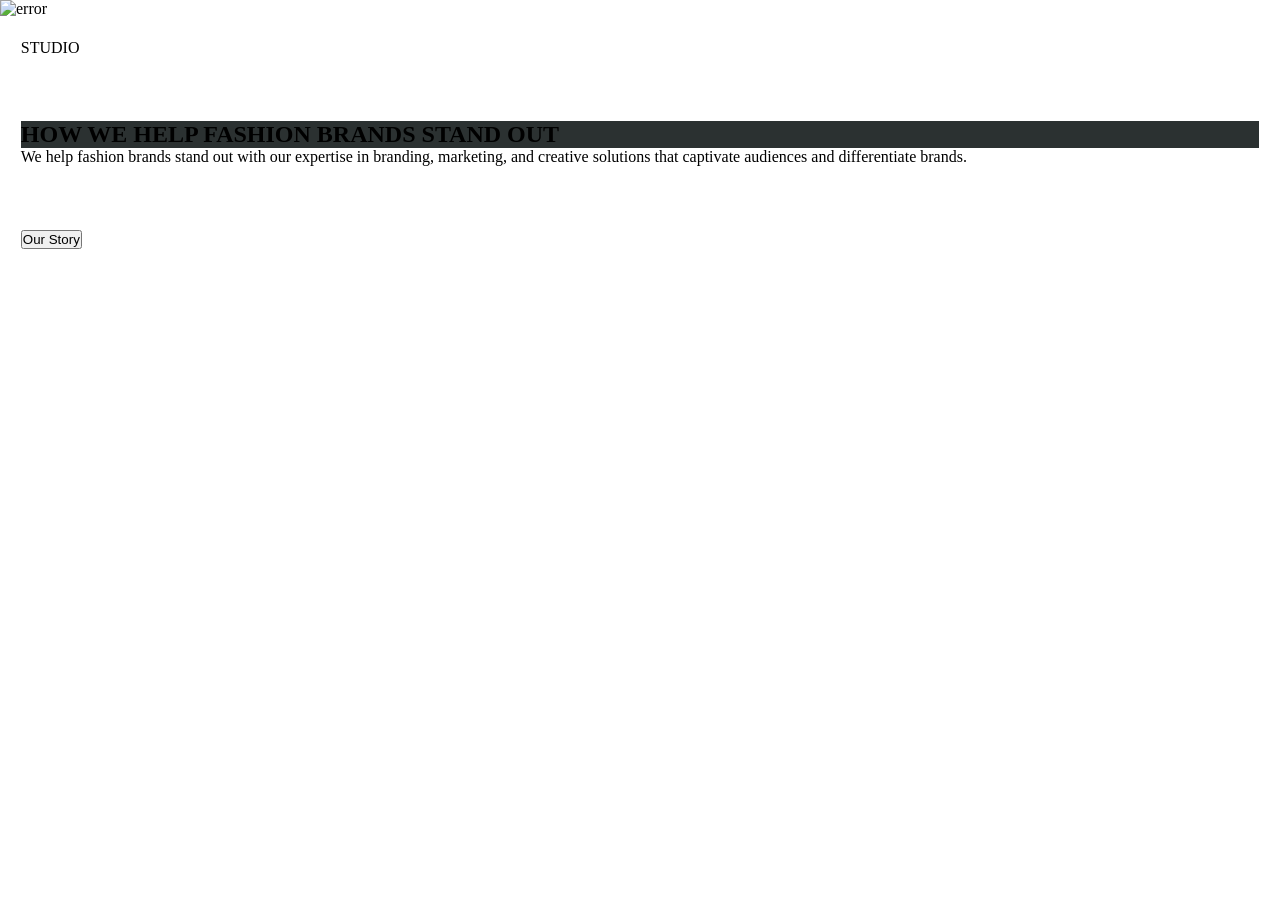
==== mian.html @ 5763cda6 "first commit" ====
<!DOCTYPE html>
<html lang="en">
<head>
  <meta charset="UTF-8">
  <meta name="viewport" content="width=device-width, initial-scale=1.0">
  <title>Document</title>
  <link rel="stylesheet" href="style1.css">
</head>
<body>
    <main>
      <section class="view1">
        <div class="top">
          <img src="https://cdn.prod.website-files.com/63cffb7c16ab3347fc9734c8/63d2cb2934d35c4b4c5b51da_studio-hero.webp" alt="error">
        </div>
      
        <div class="bottom">
          <p>STUDIO</p>
          <div class="text">
            <h1>How We Help Fashion Brands Stand Out</h1>
            <p>We help fashion brands stand out with our expertise in branding, marketing, and creative solutions that captivate audiences and differentiate brands.</p>
          </div>
          
        <div class="srcoll-down">
          <div class="btn">
            <button>Our Story</button>
          </div>
          <div class="icon">
           <i class="ri-arrow-down-fill"></i>
          </div>
        </div>


        </div>
      </section>

    </main>
</body>
</html>
---- style1.css ----
* {
  margin: 0px;
  padding: 0px;
  box-sizing: border-box;
}

html, body {
  height: 100%;
  width: 100%;
  font-family: Cambria, Cochin, Georgia, Times, "Times New Roman", serif;
}

main {
  width: 100%;
}
main section {
  width: 100%;
}
main section figure {
  width: 100%;
}
main section figure img {
  width: 100%;
  border-radius: 5px;
  padding: 1.3rem;
}
main section .bottom {
  display: flex;
  flex-direction: column;
  gap: 4rem;
  padding: 1.3rem;
}
main section .bottom .text {
  display: flex;
  flex-direction: column;
}
main section .bottom .text h1 {
  text-transform: uppercase;
  background-color: rgb(43, 49, 49);
}/*# sourceMappingURL=style1.css.map */
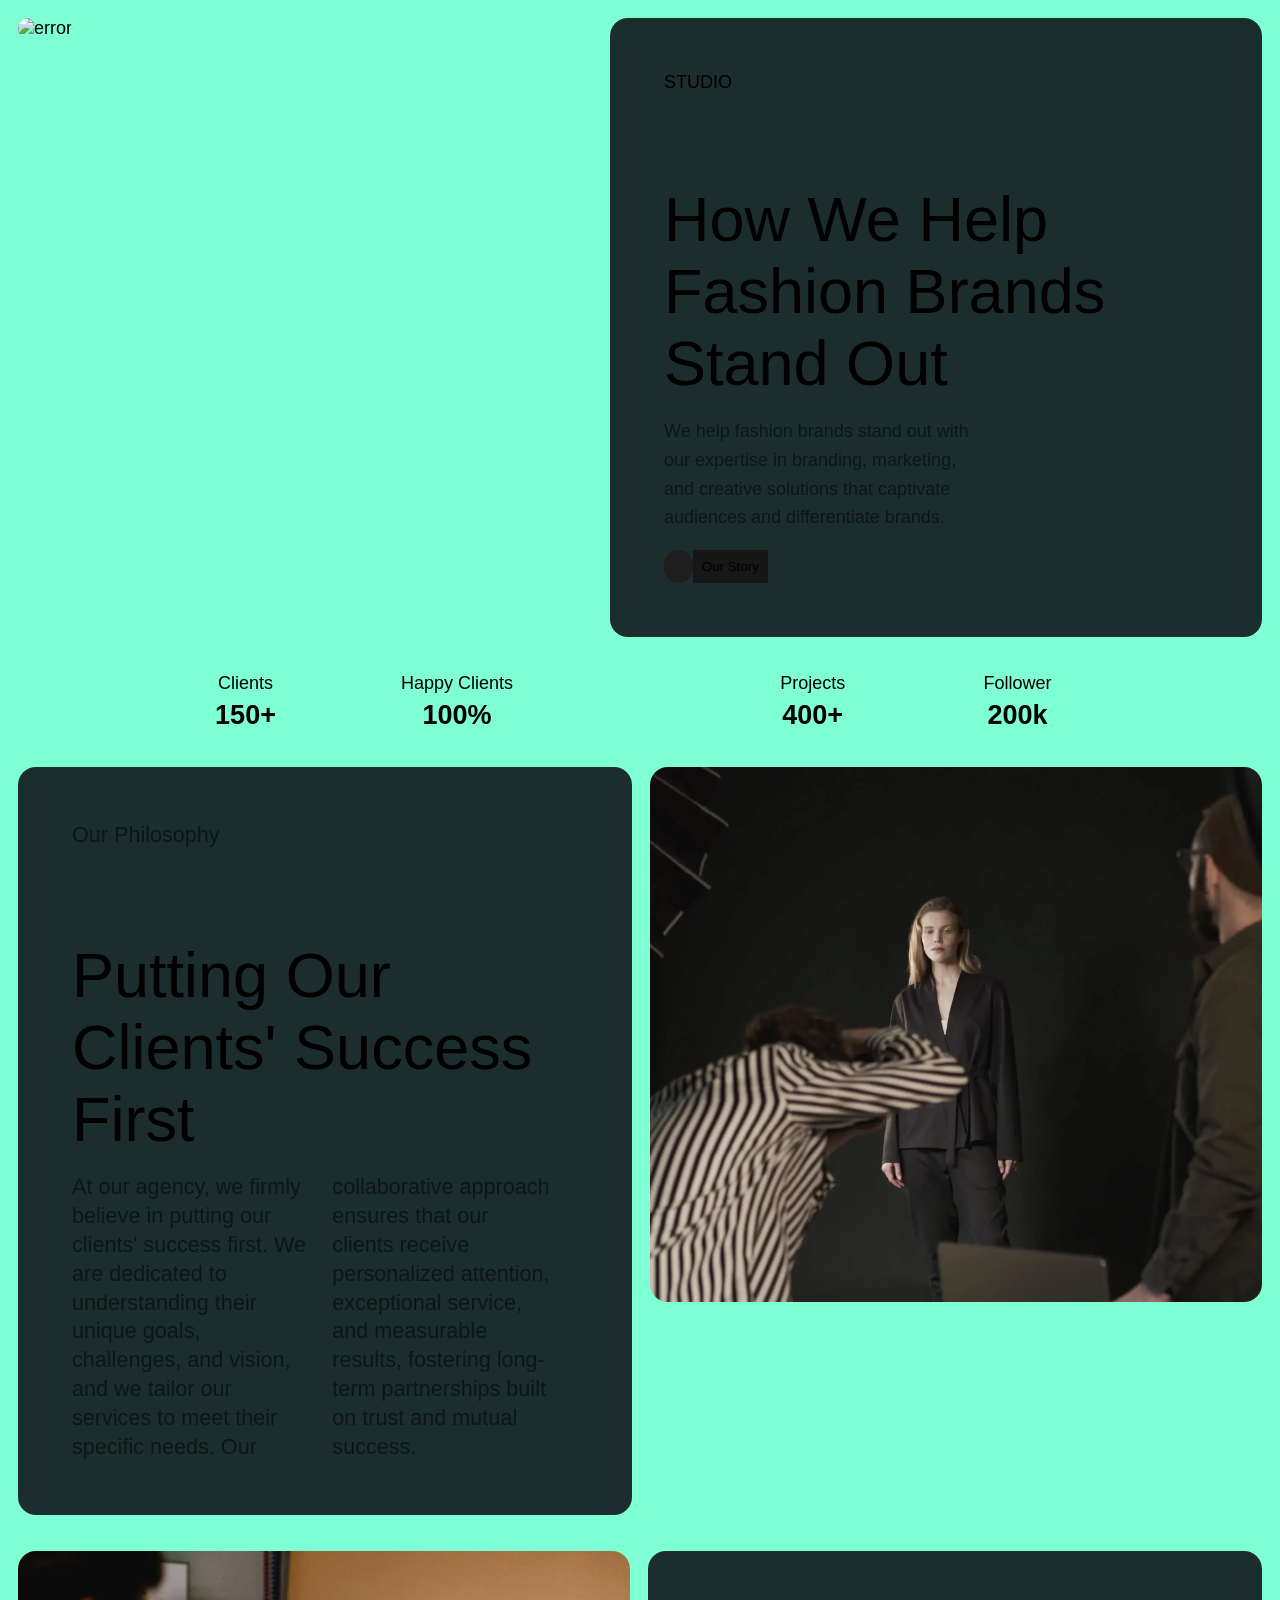
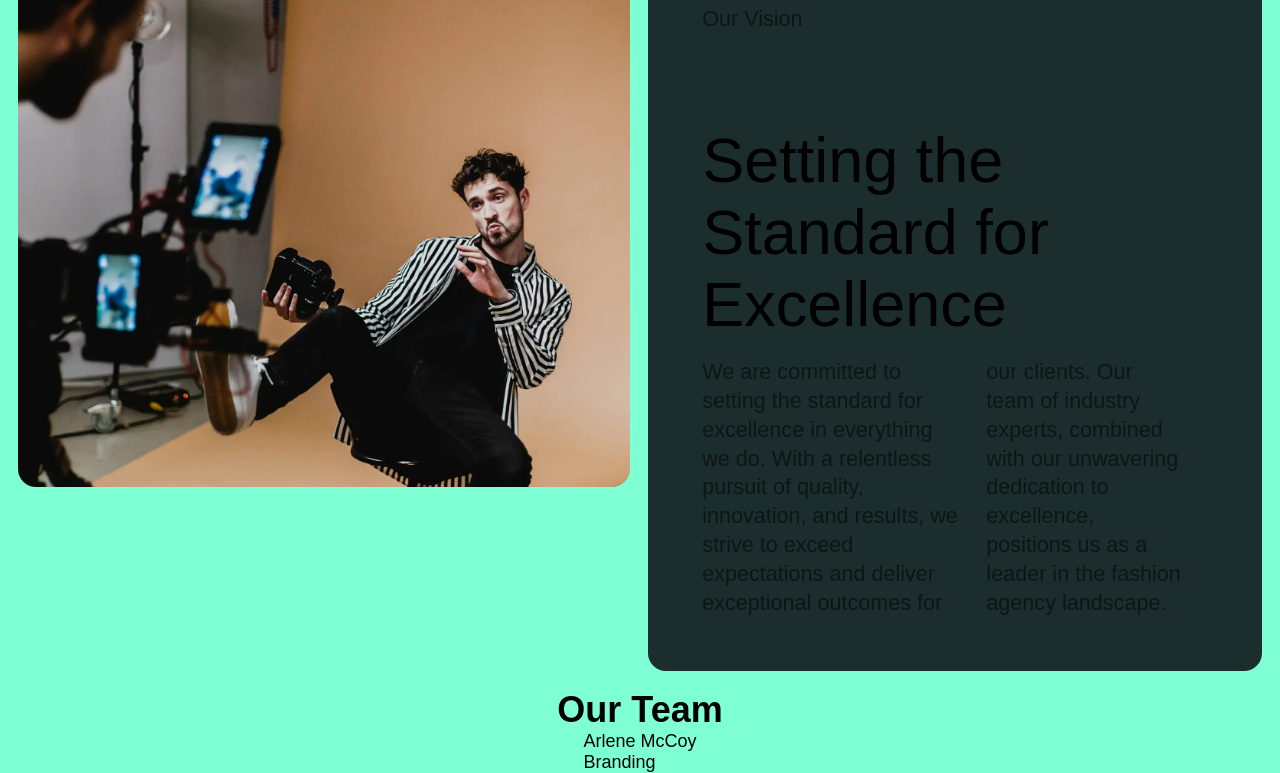
==== commit 89054bef: "Add files via upload" ====
--- a/mian.html
+++ b/mian.html
@@ -1,38 +1,141 @@
-<!DOCTYPE html>
-<html lang="en">
-<head>
-  <meta charset="UTF-8">
-  <meta name="viewport" content="width=device-width, initial-scale=1.0">
-  <title>Document</title>
-  <link rel="stylesheet" href="style1.css">
-</head>
-<body>
-    <main>
-      <section class="view1">
-        <div class="top">
-          <img src="https://cdn.prod.website-files.com/63cffb7c16ab3347fc9734c8/63d2cb2934d35c4b4c5b51da_studio-hero.webp" alt="error">
-        </div>
-      
-        <div class="bottom">
-          <p>STUDIO</p>
-          <div class="text">
-            <h1>How We Help Fashion Brands Stand Out</h1>
-            <p>We help fashion brands stand out with our expertise in branding, marketing, and creative solutions that captivate audiences and differentiate brands.</p>
-          </div>
-          
-        <div class="srcoll-down">
-          <div class="btn">
-            <button>Our Story</button>
-          </div>
-          <div class="icon">
-           <i class="ri-arrow-down-fill"></i>
-          </div>
-        </div>
-
-
-        </div>
-      </section>
-
-    </main>
-</body>
+<!DOCTYPE html>
+<html lang="en">
+
+<head>
+  <meta charset="UTF-8">
+  <meta name="viewport" content="width=device-width, initial-scale=1.0">
+  <title>Document</title>
+  <link rel="stylesheet" href="style1.css">
+  <link href="https://cdn.jsdelivr.net/npm/remixicon@4.7.0/fonts/remixicon.css" rel="stylesheet" />
+</head>
+
+<body>
+  <main>
+    <section class="view1">
+      <div class="top">
+        <img src="https://cdn.prod.website-files.com/63cffb7c16ab3347fc9734c8/63d2cb2934d35c4b4c5b51da_studio-hero.webp"
+          alt="error">
+      </div>
+
+      <div class="bottom">
+        <p>STUDIO</p>
+        <div class="text">
+          <h1>How We Help Fashion Brands Stand Out</h1>
+          <p>We help fashion brands stand out with our expertise in branding, marketing, and creative solutions that
+            captivate audiences and differentiate brands.</p>
+
+          <div class="srcoll-down">
+            <i class="ri-arrow-down-fill"></i>
+            <button class="btn">Our Story</button>
+          </div>
+        </div>
+
+      </div>
+    </section>  
+
+    <!-- section2 -->
+    <section class="view2">
+
+      <div class="top">
+        <!-- top -->
+        <div class="element">
+          <p>Clients</p>
+          <h1>150+</h1>
+          </div>
+           <div class="element">
+          <p>Happy Clients</p>
+          <h1>100%</h1>
+           </div>
+           
+          
+        </div>
+        <!-- bottom   -->
+        <div class="bottom">
+           <div class="element">
+             <p>Projects</p>
+          <h1>400+</h1>
+           </div>
+          
+          <div class="element">
+            <p>Follower</p>
+          <h1>200k</h1>
+          </div>
+          
+        </div>
+
+      </div>
+
+    </section>
+
+    <!-- section3 -->
+     <section class="view3">
+       <div class="top">
+        <img src="img.webp"
+          alt="error">
+      </div>
+
+        <div class="bottom">
+        <p>Our Philosophy</p>
+        <div class="text">
+        <h1>Putting Our Clients' Success First</h1>
+
+          <div class="para">
+          <p >At our agency, we firmly believe in putting our clients' success first. We are dedicated to understanding their unique goals, challenges, and vision, and we tailor our services to meet their specific needs. Our</p>
+          <p >collaborative approach ensures that our clients receive personalized attention, exceptional service, and measurable results, fostering long-term partnerships built on trust and mutual success.</p>
+          </div>
+        </div>
+
+     </section>
+
+     <section class="view4">
+       <div class="top">
+        <img src="img2.webp"
+          alt="error">
+      </div>
+
+        <div class="bottom">
+        <p>Our Vision</p>
+        <div class="text">
+        <h1>Setting the Standard for Excellence</h1>
+
+          <div class="para">
+          <p >We are committed to setting the standard for excellence in everything we do. With a relentless pursuit of quality, innovation, and results, we strive to exceed expectations and deliver exceptional outcomes for</p>
+          <p >our clients. Our team of industry experts, combined with our unwavering dedication to excellence, positions us as a leader in the fashion agency landscape.</p>
+          </div>
+        </div>
+
+     </section>
+
+     <div class="hero">
+      <h1>Our Team</h1>
+     </div>
+
+     <section class="view5">
+      <div class="card">
+         <div class="top">
+          <div class="card">
+         <i class="ri-twitter-line"></i>
+          </div>
+        
+         <div class="card">
+        <i class="ri-instagram-line"></i>
+         </div>
+        
+        <div class="card">
+          <i class="ri-linkedin-box-fill"></i>
+        </div>
+        
+         </div>
+    
+      </div>
+
+      <div class="bottom">
+        <p>Arlene McCoy</p>
+        <p>Branding</p>
+      </div>
+     </section>
+
+  </main>
+</body>
+
 </html>
--- a/style1.css
+++ b/style1.css
@@ -4,37 +4,255 @@
   box-sizing: border-box;
 }
 
-html, body {
+html,
+body {
   height: 100%;
   width: 100%;
-  font-family: Cambria, Cochin, Georgia, Times, "Times New Roman", serif;
+  font-family: Satoshi, sans-serif;
+  background-color: #1e1e1e;
+  font-size: clamp(14px, 1.5vw, 18px);
+}
+
+section {
+  max-width: 1950px;
 }
 
 main {
   width: 100%;
-}
-main section {
-  width: 100%;
-}
-main section figure {
-  width: 100%;
-}
-main section figure img {
-  width: 100%;
-  border-radius: 5px;
-  padding: 1.3rem;
-}
-main section .bottom {
-  display: flex;
-  flex-direction: column;
-  gap: 4rem;
-  padding: 1.3rem;
-}
-main section .bottom .text {
-  display: flex;
-  flex-direction: column;
-}
-main section .bottom .text h1 {
+  display: flex;
+  flex-direction: column;
+  gap: 0rem;
+  align-items: center;
+}
+main section.view1 {
+  width: 100%;
+  padding: 1rem;
+  display: flex;
+  flex-direction: column;
+  gap: 1rem;
+}
+main section.view1 .top {
+  width: 100%;
+}
+main section.view1 .top img {
+  width: 100%;
+  border-radius: 1rem;
+}
+main section.view1 .bottom {
+  display: flex;
+  flex-direction: column;
+  gap: 5rem;
+  padding: 3rem;
+  background-color: rgb(28, 45, 45);
+  border-radius: 1rem;
+}
+main section.view1 .bottom .text {
+  display: flex;
+  flex-direction: column;
+  gap: 1.5rem;
+}
+main section.view1 .bottom .text h1 {
+  font-weight: 400;
+  font-size: 4rem;
+}
+main section.view1 .bottom .text p {
+  line-height: 1.6rem;
+  opacity: 0.5;
+  font-weight: 300;
+  font-size: 1.2rem;
+}
+main section.view1 .bottom .srcoll-down {
+  display: flex;
+}
+main section.view1 .bottom .srcoll-down .ri-arrow-down-fill {
+  padding: 0.8rem;
+  background-color: #1e1e1e;
+  border-radius: 20px;
+}
+main section.view1 .bottom .srcoll-down .btn {
+  font-size: 300;
+  padding: 0.5rem;
+  background-color: #171718;
+  border: none;
+}
+main section.view2 {
+  width: 100%;
+  display: flex;
+  flex-direction: column;
+  gap: 0.2rem;
+  padding: 1rem;
+}
+main section.view2 .top,
+main section.view2 .bottom {
+  width: 100%;
+  display: flex;
+  justify-content: space-evenly;
+}
+main section.view2 .top .element,
+main section.view2 .bottom .element {
+  text-align: center;
+  display: flex;
+  flex-direction: column;
+  gap: 0.3rem;
+}
+main section.view2 .top .element h2,
+main section.view2 .bottom .element h2 {
+  font-size: 3rem;
+  font-weight: 300;
+}
+main section.view3 {
+  width: 100%;
+  padding: 1rem;
+  display: flex;
+  flex-direction: column;
+  gap: 1rem;
+}
+main section.view3 .top {
+  width: 100%;
+}
+main section.view3 .top img {
+  width: 100%;
+  border-radius: 1rem;
+}
+main section.view3 .bottom {
+  display: flex;
+  flex-direction: column;
+  gap: 5rem;
+  padding: 3rem;
+  background-color: rgb(28, 45, 45);
+  border-radius: 1rem;
+}
+main section.view3 .bottom .bottom > p {
   text-transform: uppercase;
-  background-color: rgb(43, 49, 49);
+}
+main section.view3 .bottom .text {
+  display: flex;
+  flex-direction: column;
+  gap: 1.5rem;
+}
+main section.view3 .bottom h1 {
+  font-weight: 400;
+  font-size: 4rem;
+}
+main section.view3 .bottom p {
+  line-height: 1.6rem;
+  opacity: 0.5;
+  font-weight: 300;
+  font-size: 1.2rem;
+}
+main section.view4 {
+  width: 100%;
+  padding: 1rem;
+  display: flex;
+  flex-direction: column;
+  gap: 1rem;
+}
+main section.view4 .top {
+  width: 100%;
+}
+main section.view4 .top img {
+  width: 100%;
+  border-radius: 1rem;
+}
+main section.view4 .bottom {
+  display: flex;
+  flex-direction: column;
+  gap: 5rem;
+  padding: 3rem;
+  background-color: rgb(28, 45, 45);
+  border-radius: 1rem;
+}
+main section.view4 .bottom .bottom > p {
+  text-transform: uppercase;
+}
+main section.view4 .bottom .text {
+  display: flex;
+  flex-direction: column;
+  gap: 1.5rem;
+}
+main section.view4 .bottom h1 {
+  font-weight: 400;
+  font-size: 4rem;
+}
+main section.view4 .bottom p {
+  line-height: 1.6rem;
+  opacity: 0.5;
+  font-weight: 300;
+  font-size: 1.2rem;
+}
+
+@media (min-width: 900px) {
+  main {
+    background-color: aquamarine;
+  }
+  main section.view1 {
+    flex-direction: row;
+  }
+  main section.view1 .top .bottom {
+    width: 50%;
+  }
+  main section.view1 .bottom {
+    justify-content: space-between;
+    padding: 3rem;
+  }
+  main section.view1 .bottom .text {
+    gap: 1rem;
+  }
+  main section.view1 .bottom .text h1 {
+    font-size: 3.5rem;
+  }
+  main section.view1 .bottom .text p {
+    width: 60%;
+    font-size: 1rem;
+  }
+  main section.view2 {
+    flex-direction: row;
+    padding: 1rem 5rem;
+  }
+  main section.view3 {
+    flex-direction: row-reverse;
+  }
+  main section.view3 .top, main section.view3 .bottom {
+    width: 50%;
+  }
+  main section.view3 .bottom {
+    justify-content: space-between;
+    padding: 3rem;
+  }
+  main section.view3 .bottom .text {
+    gap: 1rem;
+  }
+  main section.view3 .bottom .text h1 {
+    font-size: 3.5rem;
+  }
+  main section.view3 .bottom .text .para {
+    width: 95%;
+    font-size: 1.1rem;
+    display: flex;
+    flex-direction: row;
+    gap: 1.3rem;
+  }
+  main section.view4 {
+    flex-direction: row;
+  }
+  main section.view4 .top, main section.view4 .bottom {
+    width: 50%;
+  }
+  main section.view4 .bottom {
+    justify-content: space-between;
+    padding: 3rem;
+  }
+  main section.view4 .bottom .text {
+    gap: 1rem;
+  }
+  main section.view4 .bottom .text h1 {
+    font-size: 3.5rem;
+  }
+  main section.view4 .bottom .text .para {
+    width: 95%;
+    font-size: 1.1rem;
+    display: flex;
+    flex-direction: row;
+    gap: 1.3rem;
+  }
 }/*# sourceMappingURL=style1.css.map */
